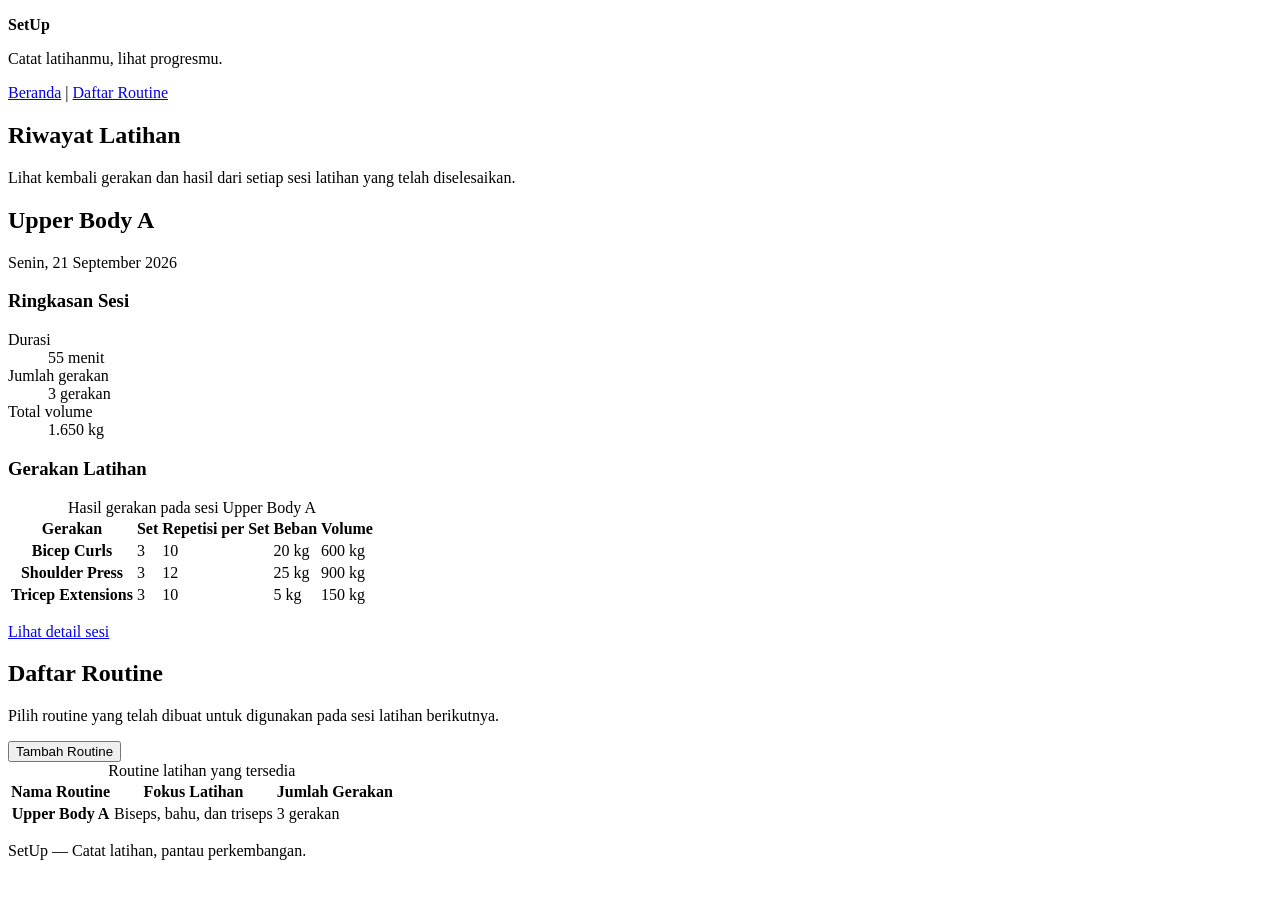
==== index.html @ 31ee024c "Buat struktur HTML awal SetUp" ====
<!DOCTYPE html>
<html lang="id">
  <head>
    <meta charset="UTF-8">
    <meta name="viewport" content="width=device-width, initial-scale=1.0">
    <title>Beranda | SetUp</title>
  </head>
  <body>
    <header>
      <p><strong>SetUp</strong></p>
      <p>Catat latihanmu, lihat progresmu.</p>

      <nav aria-label="Navigasi utama">
        <a href="index.html">Beranda</a> |
        <a href="#daftar-routine">Daftar Routine</a>
      </nav>
    </header>

    <main>
      <section aria-labelledby="riwayat-latihan">
        <h1 id="riwayat-latihan">Riwayat Latihan</h1>
        <p>
          Lihat kembali gerakan dan hasil dari setiap sesi latihan yang telah
          diselesaikan.
        </p>

        <article>
          <header>
            <h2>Upper Body A</h2>
            <p>Senin, <time datetime="2026-09-21">21 September 2026</time></p>
          </header>

          <h3>Ringkasan Sesi</h3>
          <dl>
            <dt>Durasi</dt>
            <dd>55 menit</dd>

            <dt>Jumlah gerakan</dt>
            <dd>3 gerakan</dd>

            <dt>Total volume</dt>
            <dd>1.650 kg</dd>
          </dl>

          <h3>Gerakan Latihan</h3>
          <table>
            <caption>Hasil gerakan pada sesi Upper Body A</caption>
            <thead>
              <tr>
                <th scope="col">Gerakan</th>
                <th scope="col">Set</th>
                <th scope="col">Repetisi per Set</th>
                <th scope="col">Beban</th>
                <th scope="col">Volume</th>
              </tr>
            </thead>
            <tbody>
              <tr>
                <th scope="row">Bicep Curls</th>
                <td>3</td>
                <td>10</td>
                <td>20 kg</td>
                <td>600 kg</td>
              </tr>
              <tr>
                <th scope="row">Shoulder Press</th>
                <td>3</td>
                <td>12</td>
                <td>25 kg</td>
                <td>900 kg</td>
              </tr>
              <tr>
                <th scope="row">Tricep Extensions</th>
                <td>3</td>
                <td>10</td>
                <td>5 kg</td>
                <td>150 kg</td>
              </tr>
            </tbody>
          </table>

          <p><a href="detail-latihan.html">Lihat detail sesi</a></p>
        </article>
      </section>

      <section id="daftar-routine" aria-labelledby="judul-daftar-routine">
        <h2 id="judul-daftar-routine">Daftar Routine</h2>
        <p>Pilih routine yang telah dibuat untuk digunakan pada sesi latihan berikutnya.</p>

        <form action="tambah-latihan.html" method="get">
          <button type="submit">Tambah Routine</button>
        </form>

        <table>
          <caption>Routine latihan yang tersedia</caption>
          <thead>
            <tr>
              <th scope="col">Nama Routine</th>
              <th scope="col">Fokus Latihan</th>
              <th scope="col">Jumlah Gerakan</th>
            </tr>
          </thead>
          <tbody>
            <tr>
              <th scope="row">Upper Body A</th>
              <td>Biseps, bahu, dan triseps</td>
              <td>3 gerakan</td>
            </tr>
          </tbody>
        </table>
      </section>
    </main>

    <footer>
      <p>SetUp — Catat latihan, pantau perkembangan.</p>
    </footer>
  </body>
</html>
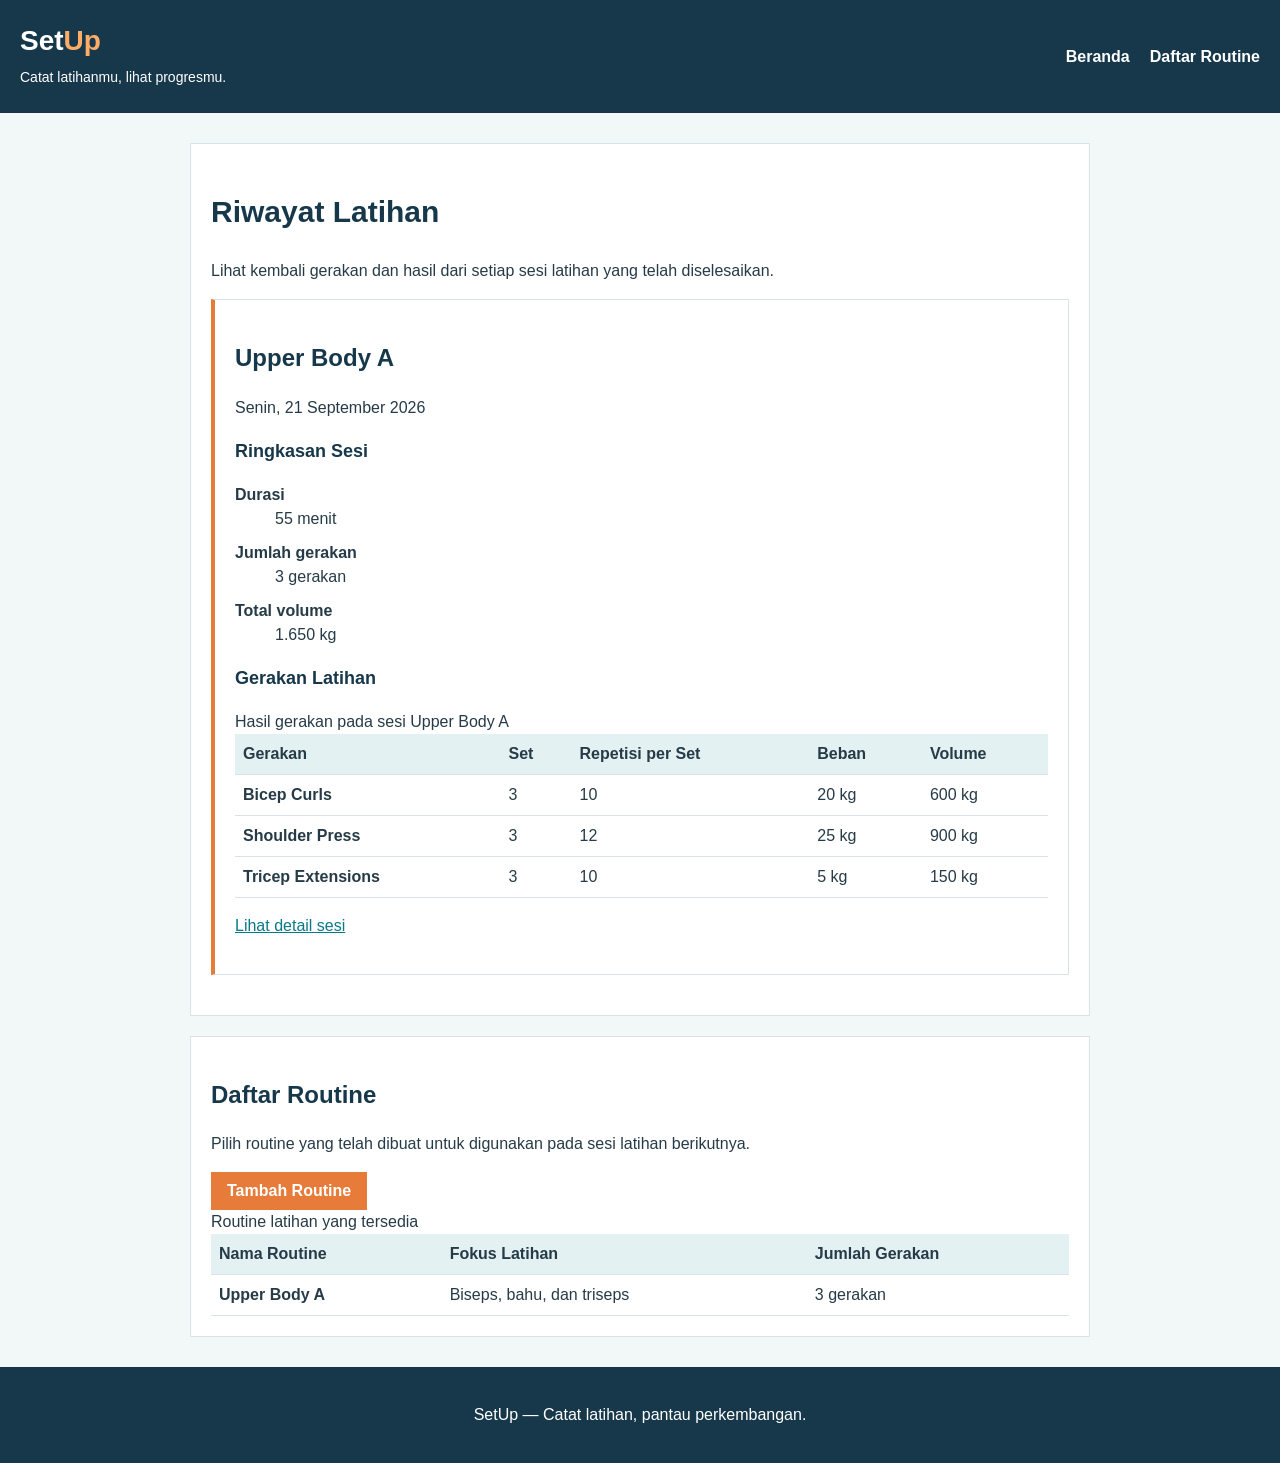
==== commit dd17b858: "Tambahkan CSS dasar dan tampilan responsif" ====
--- a/index.html
+++ b/index.html
@@ -4,15 +4,20 @@
     <meta charset="UTF-8">
     <meta name="viewport" content="width=device-width, initial-scale=1.0">
     <title>Beranda | SetUp</title>
+    <link rel="stylesheet" href="style.css">
   </head>
   <body>
-    <header>
-      <p><strong>SetUp</strong></p>
-      <p>Catat latihanmu, lihat progresmu.</p>
+    <header class="site-header">
+      <div class="brand">
+        <p><strong>Set<span>Up</span></strong></p>
+        <p class="tagline">Catat latihanmu, lihat progresmu.</p>
+      </div>
 
       <nav aria-label="Navigasi utama">
-        <a href="index.html">Beranda</a> |
-        <a href="#daftar-routine">Daftar Routine</a>
+        <ul>
+          <li><a href="index.html">Beranda</a></li>
+          <li><a href="#daftar-routine">Daftar Routine</a></li>
+        </ul>
       </nav>
     </header>
 
--- a/style.css
+++ b/style.css
@@ -0,0 +1,184 @@
+/* Warna dan tulisan dasar */
+* {
+  box-sizing: border-box;
+}
+
+body {
+  margin: 0;
+  background-color: #f2f7f8;
+  color: #263b47;
+  font-family: Arial, sans-serif;
+  font-size: 16px;
+  line-height: 1.5;
+}
+
+h1, h2, h3 {
+  color: #17384b;
+}
+
+h1 {
+  font-size: 30px;
+}
+
+h2 {
+  font-size: 24px;
+}
+
+h3 {
+  font-size: 18px;
+}
+
+a {
+  color: #087986;
+}
+
+/* Bagian atas dan menu */
+.site-header {
+  background-color: #17384b;
+  color: white;
+  padding: 20px;
+  display: flex;
+  justify-content: space-between;
+  align-items: center;
+  gap: 20px;
+}
+
+.brand p {
+  margin: 0 0 5px;
+}
+
+.brand strong {
+  font-size: 28px;
+}
+
+.brand span {
+  color: #ffad66;
+}
+
+.tagline {
+  font-size: 14px;
+}
+
+nav ul {
+  display: flex;
+  gap: 20px;
+  list-style-type: none;
+  padding: 0;
+  margin: 0;
+}
+
+nav a {
+  color: white;
+  text-decoration: none;
+  font-weight: bold;
+}
+
+nav a:hover {
+  color: #ffad66;
+}
+
+/* Isi halaman */
+main {
+  width: 90%;
+  max-width: 900px;
+  margin: 30px auto;
+}
+
+section, article, fieldset {
+  background-color: white;
+  border: 1px solid #d7e3e6;
+  padding: 20px;
+  margin-bottom: 20px;
+}
+
+article {
+  border-left: 4px solid #e77b39;
+}
+
+dt, label, legend {
+  font-weight: bold;
+}
+
+dd {
+  margin-bottom: 10px;
+}
+
+img {
+  max-width: 100%;
+  height: auto;
+}
+
+/* Tabel dan formulir */
+table {
+  width: 100%;
+  border-collapse: collapse;
+}
+
+caption, th, td {
+  text-align: left;
+}
+
+th, td {
+  border-bottom: 1px solid #d7e3e6;
+  padding: 8px;
+}
+
+thead {
+  background-color: #e4f1f2;
+}
+
+input, select, textarea {
+  max-width: 100%;
+  padding: 8px;
+  border: 1px solid #a9bfc5;
+  font-family: Arial, sans-serif;
+  font-size: 16px;
+}
+
+button {
+  background-color: #e77b39;
+  color: white;
+  border: none;
+  padding: 10px 16px;
+  font-size: 16px;
+  font-weight: bold;
+}
+
+footer {
+  background-color: #17384b;
+  color: white;
+  text-align: center;
+  padding: 20px;
+}
+
+/* Pada layar kecil, menu menjadi vertikal */
+@media (max-width: 600px) {
+  .site-header {
+    display: block;
+  }
+
+  nav ul {
+    display: block;
+    margin-top: 10px;
+  }
+
+  nav li {
+    margin-bottom: 10px;
+  }
+
+  main {
+    width: 94%;
+  }
+
+  section, article, fieldset {
+    padding: 10px;
+  }
+
+  table {
+    font-size: 12px;
+  }
+
+  th, td {
+    padding: 4px;
+  }
+}
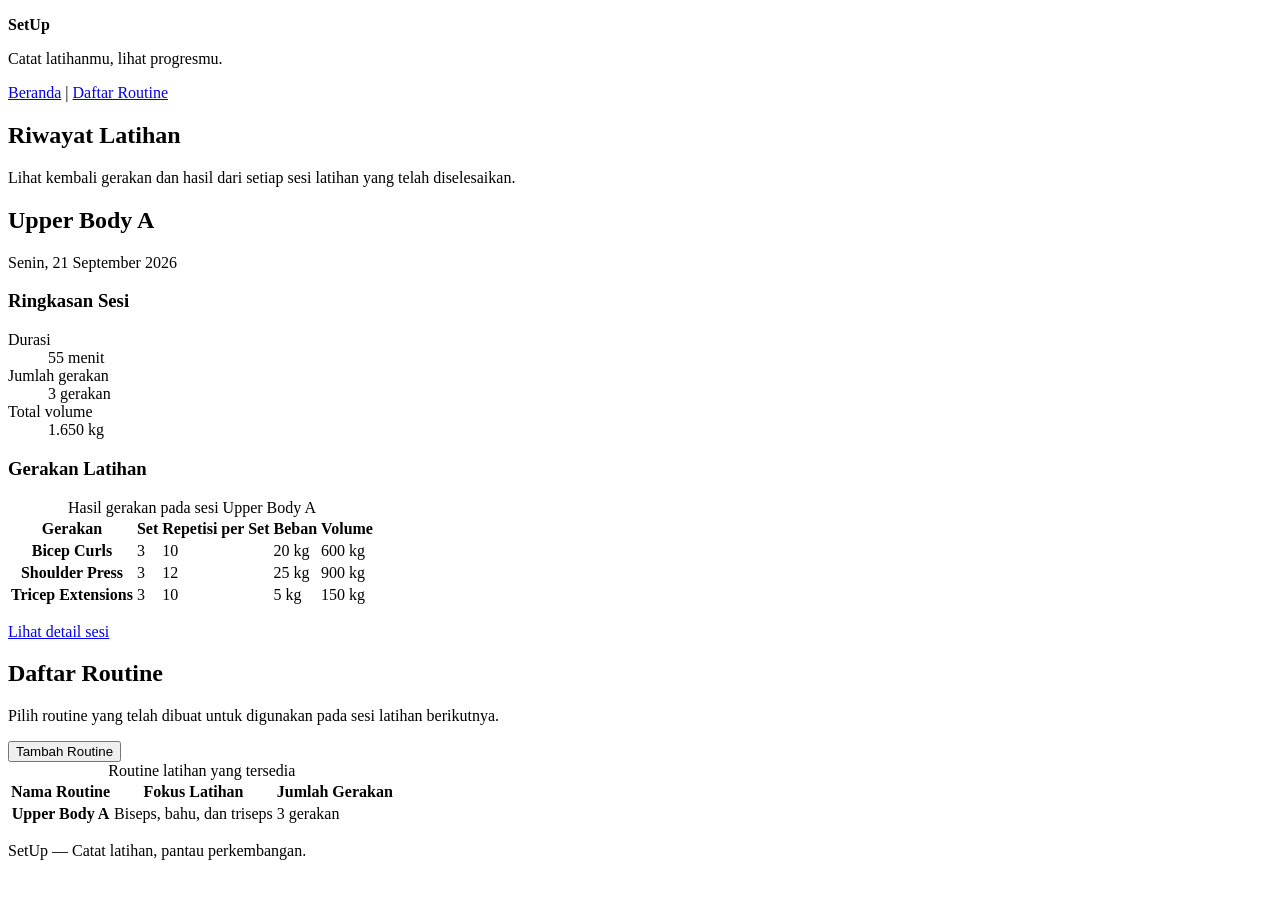
==== commit 7c48a0a1: "Buat struktur HTML awal SetUp" ====
--- a/index.html
+++ b/index.html
@@ -4,20 +4,15 @@
     <meta charset="UTF-8">
     <meta name="viewport" content="width=device-width, initial-scale=1.0">
     <title>Beranda | SetUp</title>
-    <link rel="stylesheet" href="style.css">
   </head>
   <body>
-    <header class="site-header">
-      <div class="brand">
-        <p><strong>Set<span>Up</span></strong></p>
-        <p class="tagline">Catat latihanmu, lihat progresmu.</p>
-      </div>
+    <header>
+      <p><strong>SetUp</strong></p>
+      <p>Catat latihanmu, lihat progresmu.</p>
 
       <nav aria-label="Navigasi utama">
-        <ul>
-          <li><a href="index.html">Beranda</a></li>
-          <li><a href="#daftar-routine">Daftar Routine</a></li>
-        </ul>
+        <a href="index.html">Beranda</a> |
+        <a href="#daftar-routine">Daftar Routine</a>
       </nav>
     </header>
 
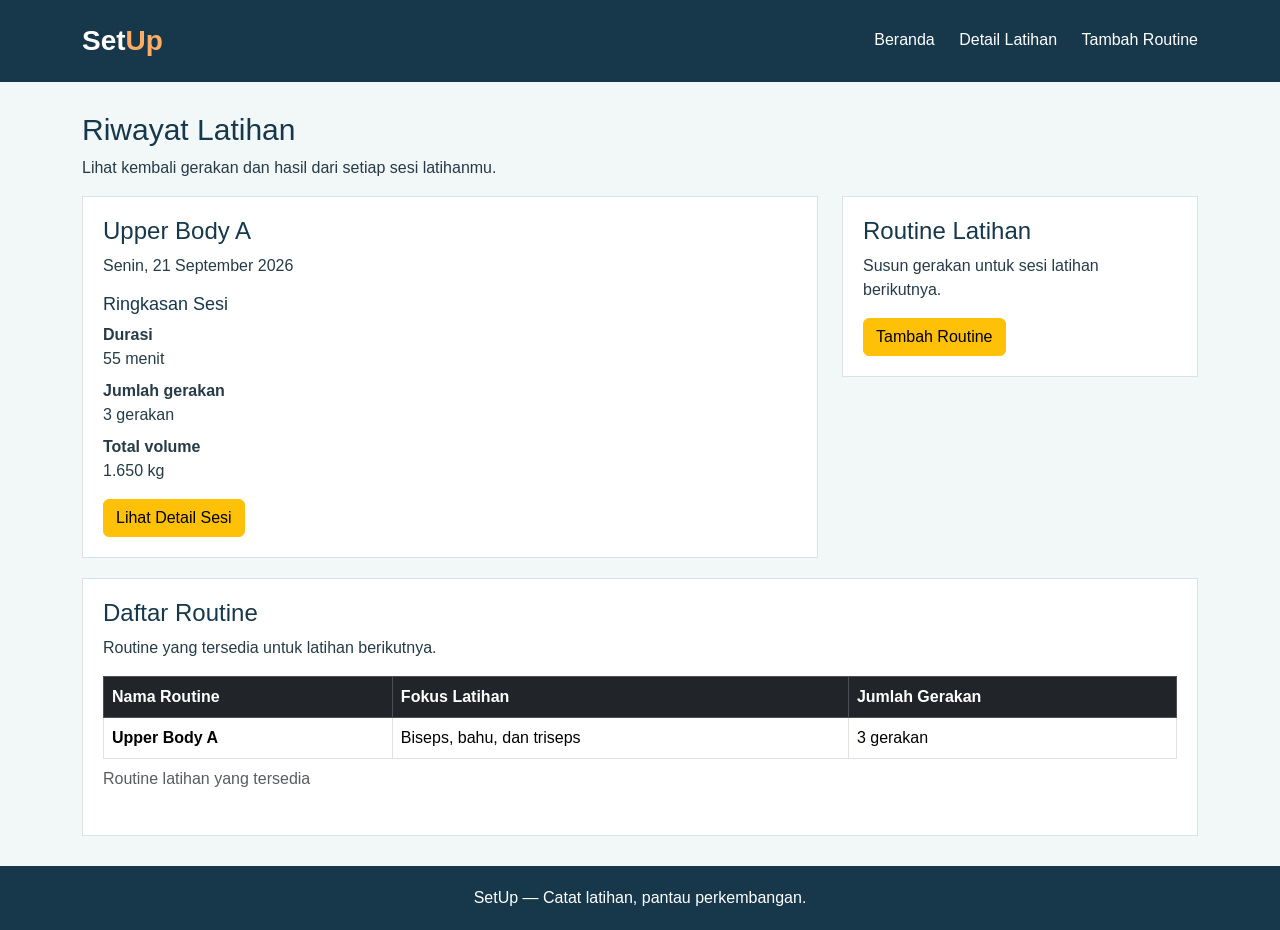
==== commit e23d5616: "Tambahkan tampilan Bootstrap pada SetUp" ====
--- a/index.html
+++ b/index.html
@@ -1,33 +1,41 @@
 <!DOCTYPE html>
 <html lang="id">
-  <head>
-    <meta charset="UTF-8">
-    <meta name="viewport" content="width=device-width, initial-scale=1.0">
-    <title>Beranda | SetUp</title>
-  </head>
-  <body>
-    <header>
-      <p><strong>SetUp</strong></p>
-      <p>Catat latihanmu, lihat progresmu.</p>
+<head>
+  <meta charset="UTF-8">
+  <meta name="viewport" content="width=device-width, initial-scale=1.0">
+  <title>Beranda | SetUp</title>
+  <link href="https://cdn.jsdelivr.net/npm/bootstrap@5.3.0/dist/css/bootstrap.min.css" rel="stylesheet">
+  <link rel="stylesheet" href="style.css">
+</head>
+<body>
+  <header class="site-header">
+    <div class="container">
+      <div class="row">
+        <div class="col-12 col-md-4">
+          <a class="brand" href="index.html">Set<span>Up</span></a>
+        </div>
 
-      <nav aria-label="Navigasi utama">
-        <a href="index.html">Beranda</a> |
-        <a href="#daftar-routine">Daftar Routine</a>
-      </nav>
-    </header>
+        <nav class="col-12 col-md-8">
+          <ul>
+            <li><a href="index.html">Beranda</a></li>
+            <li><a href="detail-latihan.html">Detail Latihan</a></li>
+            <li><a href="tambah-latihan.html">Tambah Routine</a></li>
+          </ul>
+        </nav>
+      </div>
+    </div>
+  </header>
 
-    <main>
-      <section aria-labelledby="riwayat-latihan">
-        <h1 id="riwayat-latihan">Riwayat Latihan</h1>
-        <p>
-          Lihat kembali gerakan dan hasil dari setiap sesi latihan yang telah
-          diselesaikan.
-        </p>
+  <main class="container">
+    <h1>Riwayat Latihan</h1>
+    <p>Lihat kembali gerakan dan hasil dari setiap sesi latihanmu.</p>
 
-        <article>
+    <div class="row">
+      <div class="col-12 col-md-8">
+        <article class="panel">
           <header>
             <h2>Upper Body A</h2>
-            <p>Senin, <time datetime="2026-09-21">21 September 2026</time></p>
+            <p>Senin, 21 September 2026</p>
           </header>
 
           <h3>Ringkasan Sesi</h3>
@@ -42,77 +50,45 @@
             <dd>1.650 kg</dd>
           </dl>
 
-          <h3>Gerakan Latihan</h3>
-          <table>
-            <caption>Hasil gerakan pada sesi Upper Body A</caption>
-            <thead>
-              <tr>
-                <th scope="col">Gerakan</th>
-                <th scope="col">Set</th>
-                <th scope="col">Repetisi per Set</th>
-                <th scope="col">Beban</th>
-                <th scope="col">Volume</th>
-              </tr>
-            </thead>
-            <tbody>
-              <tr>
-                <th scope="row">Bicep Curls</th>
-                <td>3</td>
-                <td>10</td>
-                <td>20 kg</td>
-                <td>600 kg</td>
-              </tr>
-              <tr>
-                <th scope="row">Shoulder Press</th>
-                <td>3</td>
-                <td>12</td>
-                <td>25 kg</td>
-                <td>900 kg</td>
-              </tr>
-              <tr>
-                <th scope="row">Tricep Extensions</th>
-                <td>3</td>
-                <td>10</td>
-                <td>5 kg</td>
-                <td>150 kg</td>
-              </tr>
-            </tbody>
-          </table>
+          <a href="detail-latihan.html" class="btn btn-warning">Lihat Detail Sesi</a>
+        </article>
+      </div>
 
-          <p><a href="detail-latihan.html">Lihat detail sesi</a></p>
-        </article>
-      </section>
+      <div class="col-12 col-md-4">
+        <section class="panel">
+          <h2>Routine Latihan</h2>
+          <p>Susun gerakan untuk sesi latihan berikutnya.</p>
+          <a href="tambah-latihan.html" class="btn btn-warning">Tambah Routine</a>
+        </section>
+      </div>
+    </div>
 
-      <section id="daftar-routine" aria-labelledby="judul-daftar-routine">
-        <h2 id="judul-daftar-routine">Daftar Routine</h2>
-        <p>Pilih routine yang telah dibuat untuk digunakan pada sesi latihan berikutnya.</p>
+    <section class="panel">
+      <h2>Daftar Routine</h2>
+      <p>Routine yang tersedia untuk latihan berikutnya.</p>
 
-        <form action="tambah-latihan.html" method="get">
-          <button type="submit">Tambah Routine</button>
-        </form>
+      <table class="table table-bordered table-hover">
+        <caption>Routine latihan yang tersedia</caption>
+        <thead class="table-dark">
+          <tr>
+            <th scope="col">Nama Routine</th>
+            <th scope="col">Fokus Latihan</th>
+            <th scope="col">Jumlah Gerakan</th>
+          </tr>
+        </thead>
+        <tbody>
+          <tr>
+            <th scope="row">Upper Body A</th>
+            <td>Biseps, bahu, dan triseps</td>
+            <td>3 gerakan</td>
+          </tr>
+        </tbody>
+      </table>
+    </section>
+  </main>
 
-        <table>
-          <caption>Routine latihan yang tersedia</caption>
-          <thead>
-            <tr>
-              <th scope="col">Nama Routine</th>
-              <th scope="col">Fokus Latihan</th>
-              <th scope="col">Jumlah Gerakan</th>
-            </tr>
-          </thead>
-          <tbody>
-            <tr>
-              <th scope="row">Upper Body A</th>
-              <td>Biseps, bahu, dan triseps</td>
-              <td>3 gerakan</td>
-            </tr>
-          </tbody>
-        </table>
-      </section>
-    </main>
-
-    <footer>
-      <p>SetUp — Catat latihan, pantau perkembangan.</p>
-    </footer>
-  </body>
+  <footer class="site-footer text-center">
+    <p>SetUp — Catat latihan, pantau perkembangan.</p>
+  </footer>
+</body>
 </html>
--- a/style.css
+++ b/style.css
@@ -0,0 +1,107 @@
+body {
+  background-color: #f2f7f8;
+  color: #263b47;
+  font-family: Arial, sans-serif;
+  line-height: 1.5;
+}
+
+h1, h2, h3 {
+  color: #17384b;
+}
+
+h1 {
+  font-size: 30px;
+}
+
+h2 {
+  font-size: 24px;
+}
+
+h3 {
+  font-size: 18px;
+}
+
+.site-header {
+  background-color: #17384b;
+  padding: 20px 0;
+}
+
+.brand {
+  color: white;
+  font-size: 28px;
+  font-weight: bold;
+  text-decoration: none;
+}
+
+.brand span {
+  color: #ffad66;
+}
+
+nav ul {
+  list-style-type: none;
+  padding: 0;
+  margin: 0;
+  text-align: right;
+}
+
+nav li {
+  display: inline-block;
+  margin-left: 20px;
+}
+
+/* Menu bertumpuk pada layar kecil */
+@media (max-width: 767px) {
+  nav ul {
+    text-align: left;
+  }
+
+  nav li {
+    display: block;
+    margin-left: 0;
+  }
+}
+
+nav a {
+  display: block;
+  color: white;
+  padding: 8px 0;
+  text-decoration: none;
+}
+
+nav a:hover {
+  color: #ffad66;
+}
+
+main {
+  margin-top: 30px;
+  margin-bottom: 30px;
+}
+
+.panel {
+  background-color: white;
+  border: 1px solid #d7e3e6;
+  padding: 20px;
+  margin-bottom: 20px;
+}
+
+dt, label, legend {
+  font-weight: bold;
+}
+
+label {
+  margin-bottom: 5px;
+}
+
+fieldset {
+  margin-bottom: 20px;
+}
+
+.site-footer {
+  background-color: #17384b;
+  color: white;
+  padding: 20px;
+}
+
+.site-footer p {
+  margin-bottom: 0;
+}
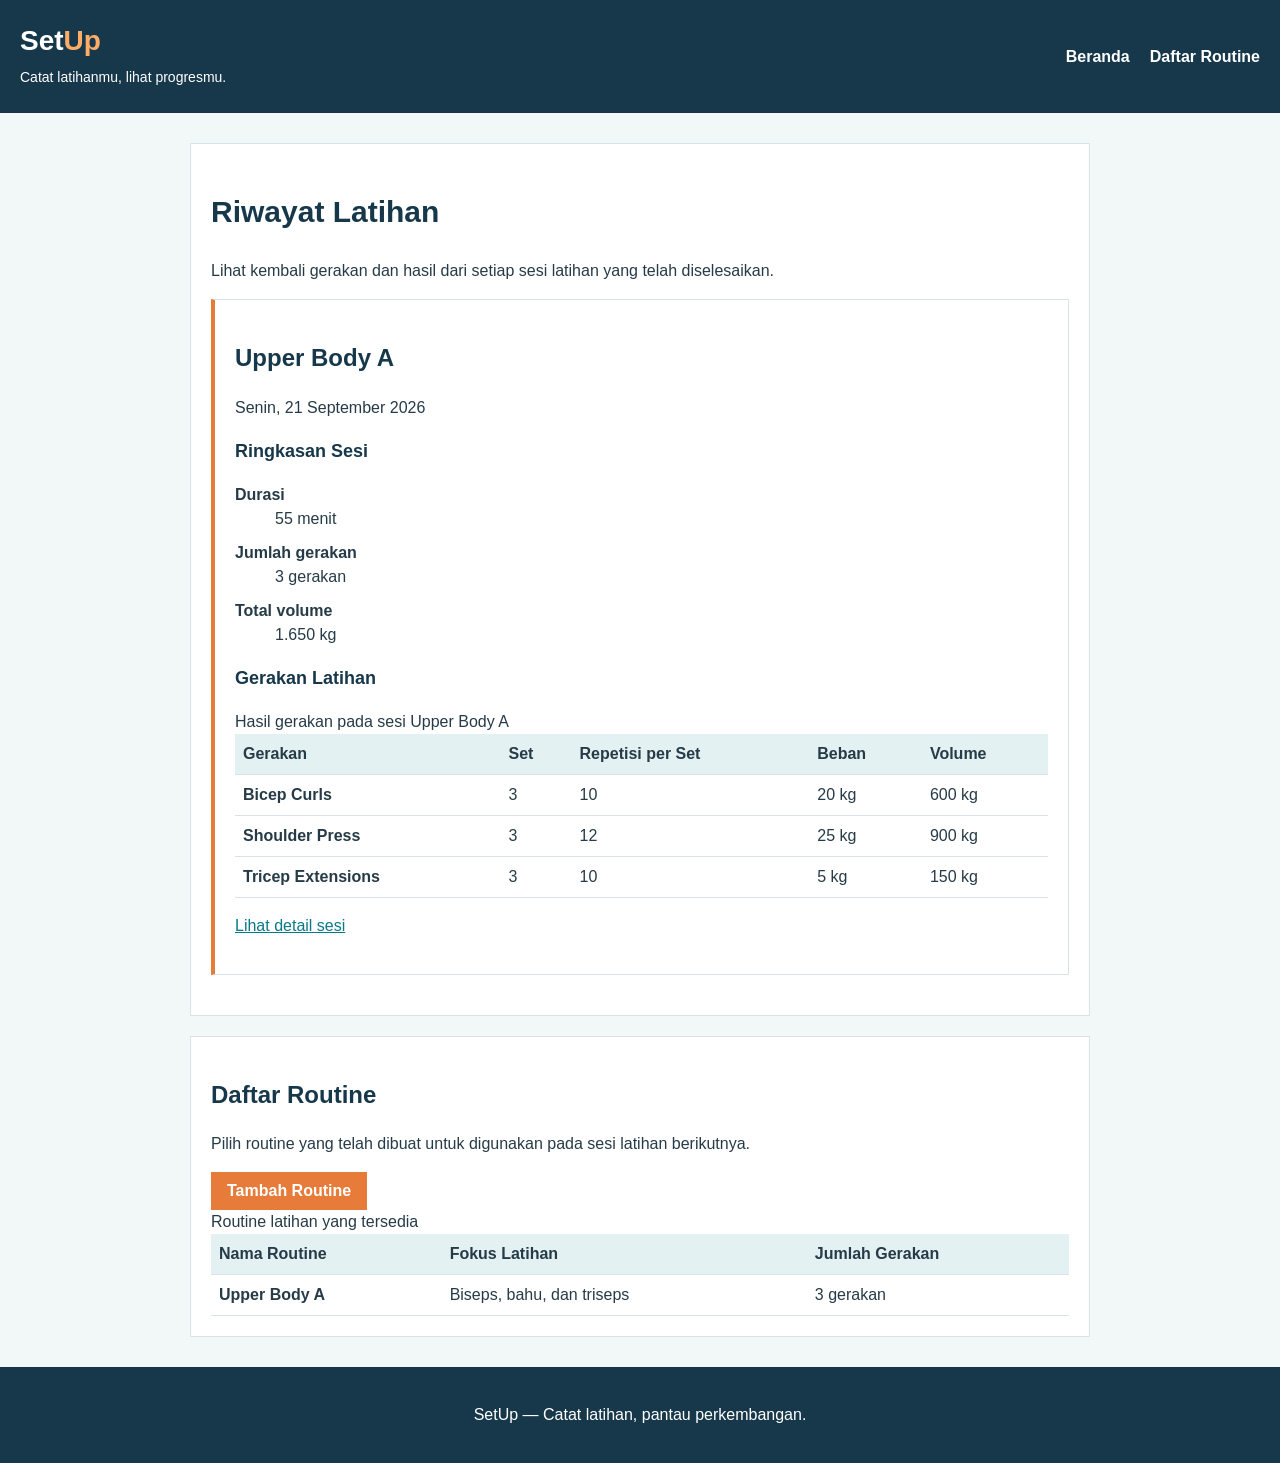
==== commit 96877cb6: "Tambahkan CSS dasar dan tampilan responsif" ====
--- a/index.html
+++ b/index.html
@@ -1,41 +1,38 @@
 <!DOCTYPE html>
 <html lang="id">
-<head>
-  <meta charset="UTF-8">
-  <meta name="viewport" content="width=device-width, initial-scale=1.0">
-  <title>Beranda | SetUp</title>
-  <link href="https://cdn.jsdelivr.net/npm/bootstrap@5.3.0/dist/css/bootstrap.min.css" rel="stylesheet">
-  <link rel="stylesheet" href="style.css">
-</head>
-<body>
-  <header class="site-header">
-    <div class="container">
-      <div class="row">
-        <div class="col-12 col-md-4">
-          <a class="brand" href="index.html">Set<span>Up</span></a>
-        </div>
+  <head>
+    <meta charset="UTF-8">
+    <meta name="viewport" content="width=device-width, initial-scale=1.0">
+    <title>Beranda | SetUp</title>
+    <link rel="stylesheet" href="style.css">
+  </head>
+  <body>
+    <header class="site-header">
+      <div class="brand">
+        <p><strong>Set<span>Up</span></strong></p>
+        <p class="tagline">Catat latihanmu, lihat progresmu.</p>
+      </div>
 
-        <nav class="col-12 col-md-8">
-          <ul>
-            <li><a href="index.html">Beranda</a></li>
-            <li><a href="detail-latihan.html">Detail Latihan</a></li>
-            <li><a href="tambah-latihan.html">Tambah Routine</a></li>
-          </ul>
-        </nav>
-      </div>
-    </div>
-  </header>
+      <nav aria-label="Navigasi utama">
+        <ul>
+          <li><a href="index.html">Beranda</a></li>
+          <li><a href="#daftar-routine">Daftar Routine</a></li>
+        </ul>
+      </nav>
+    </header>
 
-  <main class="container">
-    <h1>Riwayat Latihan</h1>
-    <p>Lihat kembali gerakan dan hasil dari setiap sesi latihanmu.</p>
+    <main>
+      <section aria-labelledby="riwayat-latihan">
+        <h1 id="riwayat-latihan">Riwayat Latihan</h1>
+        <p>
+          Lihat kembali gerakan dan hasil dari setiap sesi latihan yang telah
+          diselesaikan.
+        </p>
 
-    <div class="row">
-      <div class="col-12 col-md-8">
-        <article class="panel">
+        <article>
           <header>
             <h2>Upper Body A</h2>
-            <p>Senin, 21 September 2026</p>
+            <p>Senin, <time datetime="2026-09-21">21 September 2026</time></p>
           </header>
 
           <h3>Ringkasan Sesi</h3>
@@ -50,45 +47,77 @@
             <dd>1.650 kg</dd>
           </dl>
 
-          <a href="detail-latihan.html" class="btn btn-warning">Lihat Detail Sesi</a>
+          <h3>Gerakan Latihan</h3>
+          <table>
+            <caption>Hasil gerakan pada sesi Upper Body A</caption>
+            <thead>
+              <tr>
+                <th scope="col">Gerakan</th>
+                <th scope="col">Set</th>
+                <th scope="col">Repetisi per Set</th>
+                <th scope="col">Beban</th>
+                <th scope="col">Volume</th>
+              </tr>
+            </thead>
+            <tbody>
+              <tr>
+                <th scope="row">Bicep Curls</th>
+                <td>3</td>
+                <td>10</td>
+                <td>20 kg</td>
+                <td>600 kg</td>
+              </tr>
+              <tr>
+                <th scope="row">Shoulder Press</th>
+                <td>3</td>
+                <td>12</td>
+                <td>25 kg</td>
+                <td>900 kg</td>
+              </tr>
+              <tr>
+                <th scope="row">Tricep Extensions</th>
+                <td>3</td>
+                <td>10</td>
+                <td>5 kg</td>
+                <td>150 kg</td>
+              </tr>
+            </tbody>
+          </table>
+
+          <p><a href="detail-latihan.html">Lihat detail sesi</a></p>
         </article>
-      </div>
+      </section>
 
-      <div class="col-12 col-md-4">
-        <section class="panel">
-          <h2>Routine Latihan</h2>
-          <p>Susun gerakan untuk sesi latihan berikutnya.</p>
-          <a href="tambah-latihan.html" class="btn btn-warning">Tambah Routine</a>
-        </section>
-      </div>
-    </div>
+      <section id="daftar-routine" aria-labelledby="judul-daftar-routine">
+        <h2 id="judul-daftar-routine">Daftar Routine</h2>
+        <p>Pilih routine yang telah dibuat untuk digunakan pada sesi latihan berikutnya.</p>
 
-    <section class="panel">
-      <h2>Daftar Routine</h2>
-      <p>Routine yang tersedia untuk latihan berikutnya.</p>
+        <form action="tambah-latihan.html" method="get">
+          <button type="submit">Tambah Routine</button>
+        </form>
 
-      <table class="table table-bordered table-hover">
-        <caption>Routine latihan yang tersedia</caption>
-        <thead class="table-dark">
-          <tr>
-            <th scope="col">Nama Routine</th>
-            <th scope="col">Fokus Latihan</th>
-            <th scope="col">Jumlah Gerakan</th>
-          </tr>
-        </thead>
-        <tbody>
-          <tr>
-            <th scope="row">Upper Body A</th>
-            <td>Biseps, bahu, dan triseps</td>
-            <td>3 gerakan</td>
-          </tr>
-        </tbody>
-      </table>
-    </section>
-  </main>
+        <table>
+          <caption>Routine latihan yang tersedia</caption>
+          <thead>
+            <tr>
+              <th scope="col">Nama Routine</th>
+              <th scope="col">Fokus Latihan</th>
+              <th scope="col">Jumlah Gerakan</th>
+            </tr>
+          </thead>
+          <tbody>
+            <tr>
+              <th scope="row">Upper Body A</th>
+              <td>Biseps, bahu, dan triseps</td>
+              <td>3 gerakan</td>
+            </tr>
+          </tbody>
+        </table>
+      </section>
+    </main>
 
-  <footer class="site-footer text-center">
-    <p>SetUp — Catat latihan, pantau perkembangan.</p>
-  </footer>
-</body>
+    <footer>
+      <p>SetUp — Catat latihan, pantau perkembangan.</p>
+    </footer>
+  </body>
 </html>
--- a/style.css
+++ b/style.css
@@ -1,7 +1,14 @@
+/* Warna dan tulisan dasar */
+* {
+  box-sizing: border-box;
+}
+
 body {
+  margin: 0;
   background-color: #f2f7f8;
   color: #263b47;
   font-family: Arial, sans-serif;
+  font-size: 16px;
   line-height: 1.5;
 }
 
@@ -21,87 +28,157 @@
   font-size: 18px;
 }
 
+a {
+  color: #087986;
+}
+
+/* Bagian atas dan menu */
 .site-header {
   background-color: #17384b;
-  padding: 20px 0;
+  color: white;
+  padding: 20px;
+  display: flex;
+  justify-content: space-between;
+  align-items: center;
+  gap: 20px;
 }
 
-.brand {
-  color: white;
+.brand p {
+  margin: 0 0 5px;
+}
+
+.brand strong {
   font-size: 28px;
-  font-weight: bold;
-  text-decoration: none;
 }
 
 .brand span {
   color: #ffad66;
 }
 
+.tagline {
+  font-size: 14px;
+}
+
 nav ul {
+  display: flex;
+  gap: 20px;
   list-style-type: none;
   padding: 0;
   margin: 0;
-  text-align: right;
-}
-
-nav li {
-  display: inline-block;
-  margin-left: 20px;
-}
-
-/* Menu bertumpuk pada layar kecil */
-@media (max-width: 767px) {
-  nav ul {
-    text-align: left;
-  }
-
-  nav li {
-    display: block;
-    margin-left: 0;
-  }
 }
 
 nav a {
-  display: block;
   color: white;
-  padding: 8px 0;
   text-decoration: none;
+  font-weight: bold;
 }
 
 nav a:hover {
   color: #ffad66;
 }
 
+/* Isi halaman */
 main {
-  margin-top: 30px;
-  margin-bottom: 30px;
+  width: 90%;
+  max-width: 900px;
+  margin: 30px auto;
 }
 
-.panel {
+section, article, fieldset {
   background-color: white;
   border: 1px solid #d7e3e6;
   padding: 20px;
   margin-bottom: 20px;
 }
 
+article {
+  border-left: 4px solid #e77b39;
+}
+
 dt, label, legend {
   font-weight: bold;
 }
 
-label {
-  margin-bottom: 5px;
+dd {
+  margin-bottom: 10px;
 }
 
-fieldset {
-  margin-bottom: 20px;
+img {
+  max-width: 100%;
+  height: auto;
 }
 
-.site-footer {
+/* Tabel dan formulir */
+table {
+  width: 100%;
+  border-collapse: collapse;
+}
+
+caption, th, td {
+  text-align: left;
+}
+
+th, td {
+  border-bottom: 1px solid #d7e3e6;
+  padding: 8px;
+}
+
+thead {
+  background-color: #e4f1f2;
+}
+
+input, select, textarea {
+  max-width: 100%;
+  padding: 8px;
+  border: 1px solid #a9bfc5;
+  font-family: Arial, sans-serif;
+  font-size: 16px;
+}
+
+button {
+  background-color: #e77b39;
+  color: white;
+  border: none;
+  padding: 10px 16px;
+  font-size: 16px;
+  font-weight: bold;
+}
+
+footer {
   background-color: #17384b;
   color: white;
+  text-align: center;
   padding: 20px;
 }
 
-.site-footer p {
-  margin-bottom: 0;
+/* Pada layar kecil, menu menjadi vertikal */
+@media (max-width: 600px) {
+  .site-header {
+    display: block;
+  }
+
+  nav ul {
+    display: block;
+    margin-top: 10px;
+  }
+
+  nav li {
+    margin-bottom: 10px;
+  }
+
+  main {
+    width: 94%;
+  }
+
+  section, article, fieldset {
+    padding: 10px;
+  }
+
+  table {
+    font-size: 12px;
+  }
+
+  th, td {
+    padding: 4px;
+  }
 }
